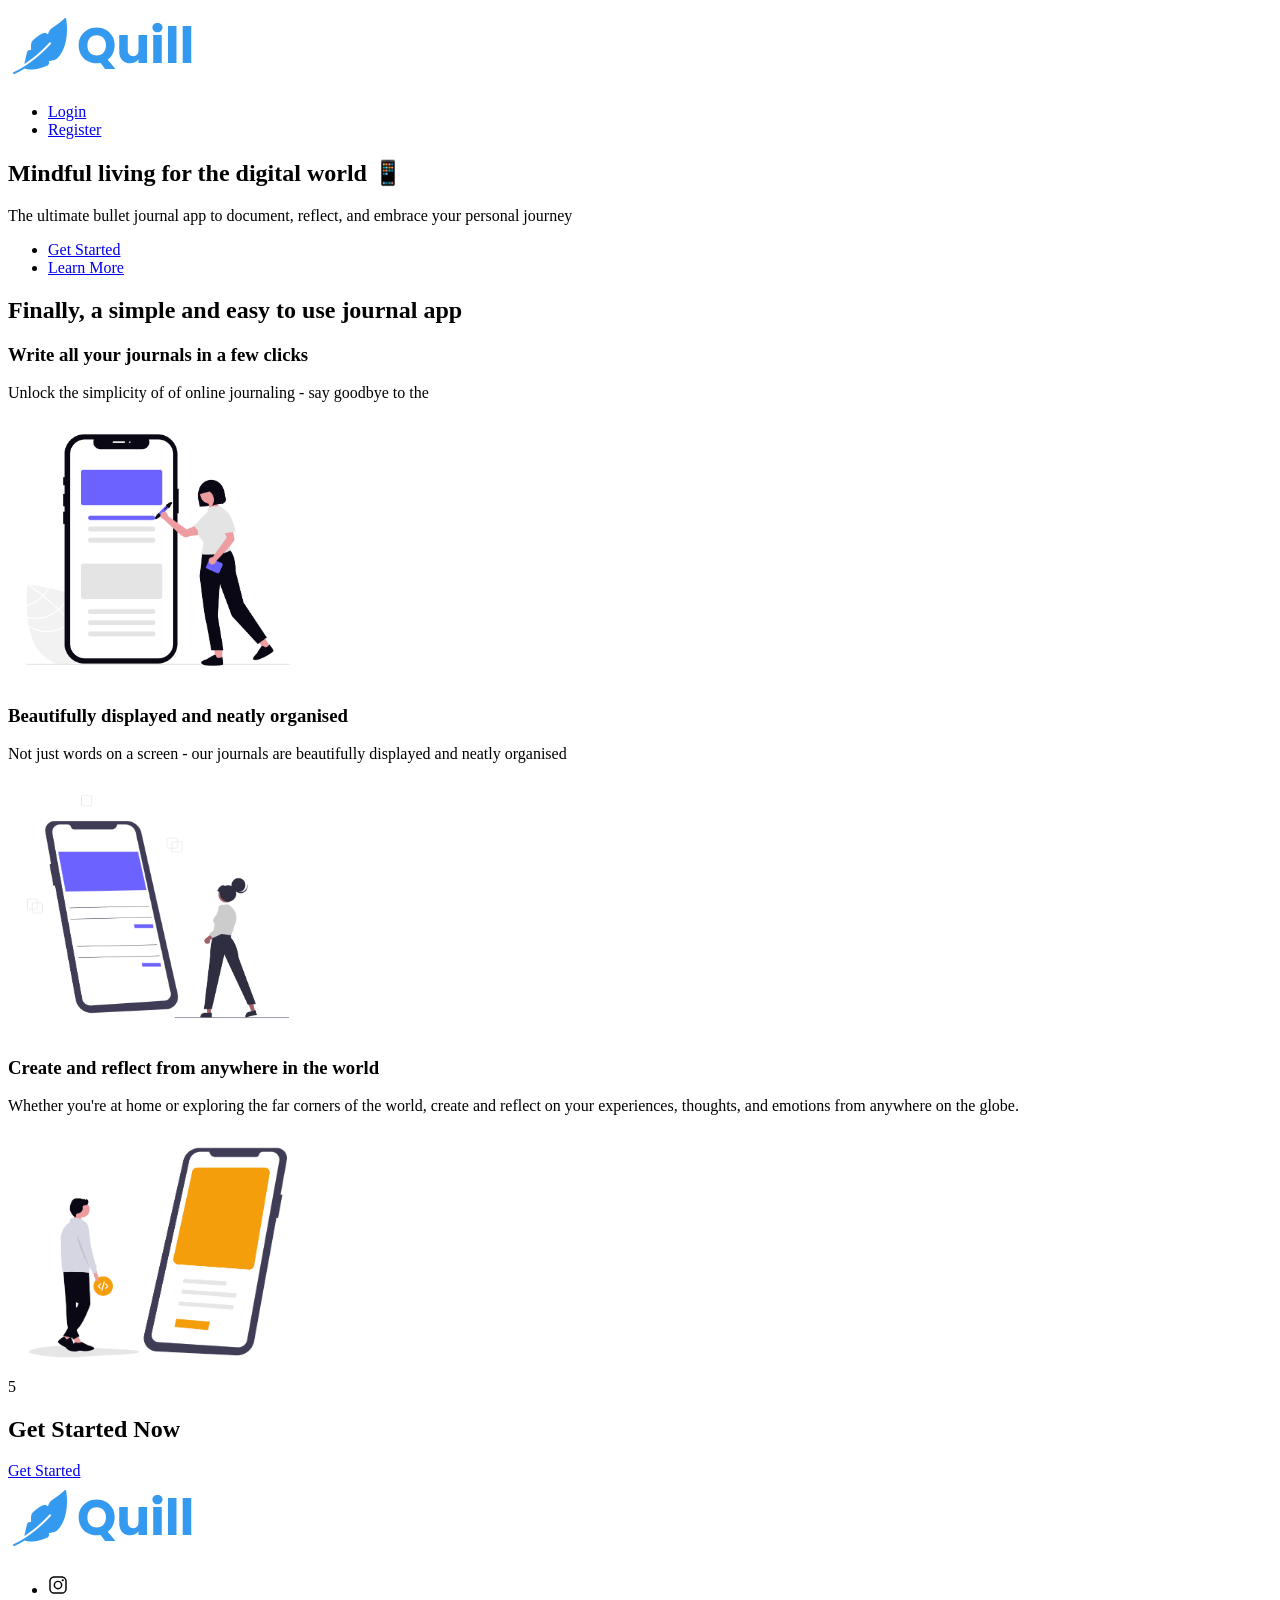
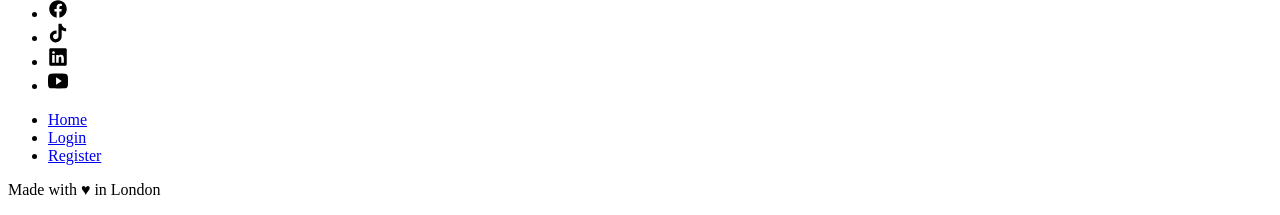
==== index.html @ 2a685619 "Initial commit" ====
<!doctype html>
<html lang="en">
  <head>
    <meta charset="UTF-8" />
    <meta name="viewport" content="width=device-width, initial-scale=1.0" />
    <title>Quill</title>
  </head>
  <body>
    <header>
      <!-- NAVIGATION -->
      <nav>
        <a href="index.html"><img src="images/quill.svg" alt="Quill logo" /></a>
        <ul>
          <li><a href="login.html">Login</a></li>
          <li><a href="register.html">Register</a></li>
        </ul>
      </nav>

      <!-- HERO SECTION -->
      <section>
        <h1><span>Mindful living</span> for the digital world 📱</h1>
        <p>
          The ultimate bullet journal app to document, reflect, and embrace your
          personal journey
        </p>
        <ul>
          <li><a href="register.html">Get Started</a></li>
          <li><a href="#features">Learn More</a></li>
        </ul>
      </section>
    </header>

    <main>
      <!-- FEATURES SECTION -->
      <section>
        <h2 id="features">
          Finally, a <span>simple and easy</span> to use journal app
        </h2>

        <div>
          <h3>Write all your journals in a few clicks</h3>
          <p>
            Unlock the simplicity of of online journaling - say goodbye to the
          </p>
          <img
            src="images/features-1.png"
            alt="simple online journaling"
            width="300px"
          />
        </div>
        <div>
          <h3>Beautifully displayed and neatly organised</h3>
          <p>
            Not just words on a screen - our journals are beautifully displayed
            and neatly organised
          </p>
          <img
            src="images/features-2.png"
            alt="beautifully displayed journals"
            width="300px"
          />
        </div>
        <div>
          <h3>Create and reflect from anywhere in the world</h3>
          <p>
            Whether you're at home or exploring the far corners of the world,
            create and reflect on your experiences, thoughts, and emotions from
            anywhere on the globe.
          </p>
          <img
            src="images/features-3.png"
            alt="create journals from anywhere in the world"
            width="300px"
          />
        </div>
      </section>5

      <!-- CTA SECTION -->
      <section>
        <h2>Get Started Now</h2>
        <a href="register.html">Get Started</a>
      </section>
    </main>

    <!-- FOOTER -->
    <footer>
      <a href="index.html"><img src="images/quill.svg" alt="Quill logo" /></a>
      <ul>
        <li>
          <a href="https://www.instagram.com/"
            ><img src="images/logo-instagram.svg" alt="Instagram" width="20px"
          /></a>
        </li>
        <li>
          <a href="https://www.facebook.com/"
            ><img src="images/logo-facebook.svg" alt="Facebook" width="20px"
          /></a>
        </li>
        <li>
          <a href="https://www.tiktok.com/"
            ><img src="images/logo-tiktok.svg" alt="Tiktok" width="20px"
          /></a>
        </li>
        <li>
          <a href="https://www.linkedin.com/"
            ><img src="images/logo-linkedin.svg" alt="LinkedIn" width="20px"
          /></a>
        </li>
        <li>
          <a href="https://www.youtube.com/"
            ><img src="images/logo-youtube.svg" alt="YouTube" width="20px"
          /></a>
        </li>
      </ul>
      <ul>
        <li><a href="index.html">Home</a></li>
        <li><a href="login.html">Login</a></li>
        <li><a href="register.html">Register</a></li>
      </ul>

      <p>Made with ♥︎ in London</p>
    </footer>
  </body>
</html>
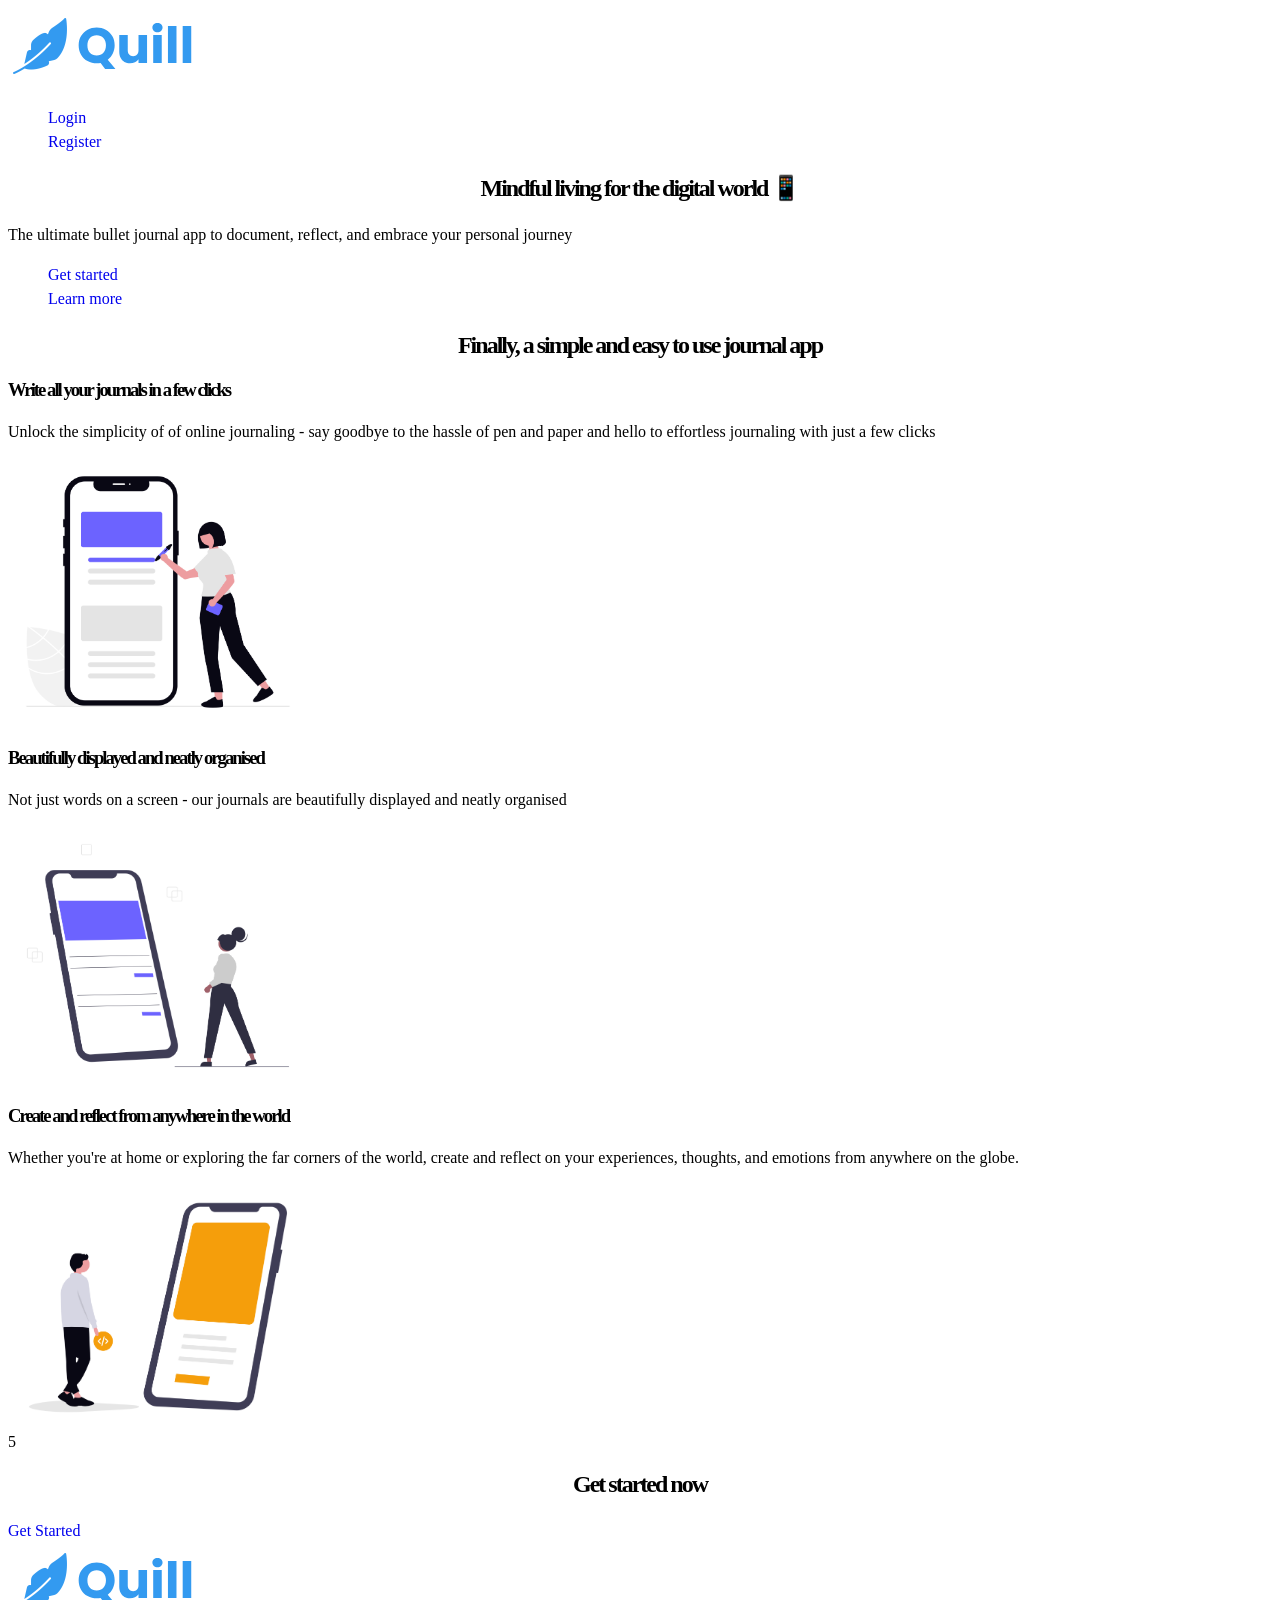
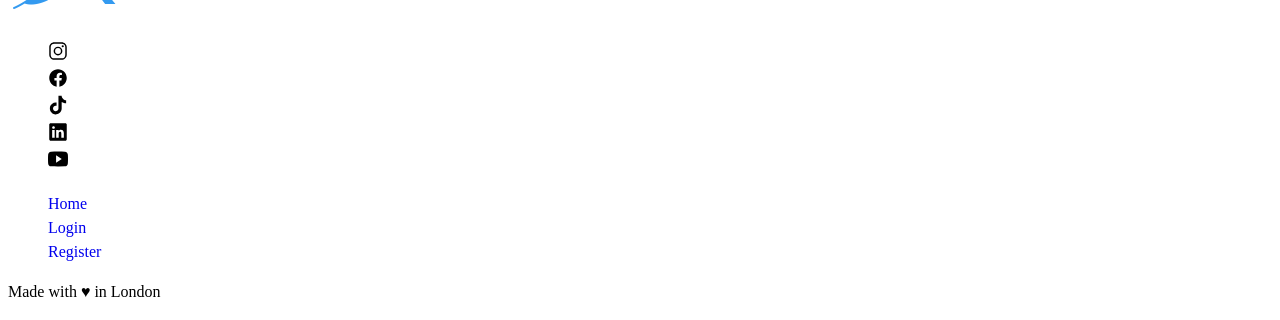
==== commit 8f556806: "second commit" ====
--- a/index.html
+++ b/index.html
@@ -3,6 +3,7 @@
   <head>
     <meta charset="UTF-8" />
     <meta name="viewport" content="width=device-width, initial-scale=1.0" />
+    <link rel="stylesheet" href="app.css" />
     <title>Quill</title>
   </head>
   <body>
@@ -24,8 +25,8 @@
           personal journey
         </p>
         <ul>
-          <li><a href="register.html">Get Started</a></li>
-          <li><a href="#features">Learn More</a></li>
+          <li><a href="register.html">Get started</a></li>
+          <li><a href="#features">Learn more</a></li>
         </ul>
       </section>
     </header>
@@ -41,6 +42,8 @@
           <h3>Write all your journals in a few clicks</h3>
           <p>
             Unlock the simplicity of of online journaling - say goodbye to the
+            hassle of pen and paper and hello to effortless journaling with just
+            a few clicks
           </p>
           <img
             src="images/features-1.png"
@@ -73,11 +76,12 @@
             width="300px"
           />
         </div>
-      </section>5
+      </section>
+      5
 
       <!-- CTA SECTION -->
       <section>
-        <h2>Get Started Now</h2>
+        <h2>Get started now</h2>
         <a href="register.html">Get Started</a>
       </section>
     </main>
--- a/app.css
+++ b/app.css
@@ -0,0 +1,35 @@
+h1 {
+  font-weight: 700;
+  text-align: center;
+  line-height: 1.2;
+  letter-spacing: -2px;
+}
+
+h2 {
+  font-weight: 700;
+  text-align: center;
+    line-height: 1.2;
+      letter-spacing: -2px;
+}
+
+h3 {
+  font-weight: 700;
+    line-height: 1.2;
+      letter-spacing: -2px;
+}
+
+p {
+  font-weight: 400;
+    line-height: 1.5;
+}
+
+a {
+  font-weight: 400;
+  text-decoration: none;
+    line-height: 1.5;
+}
+
+ul {
+  list-style: none;
+}
+}
